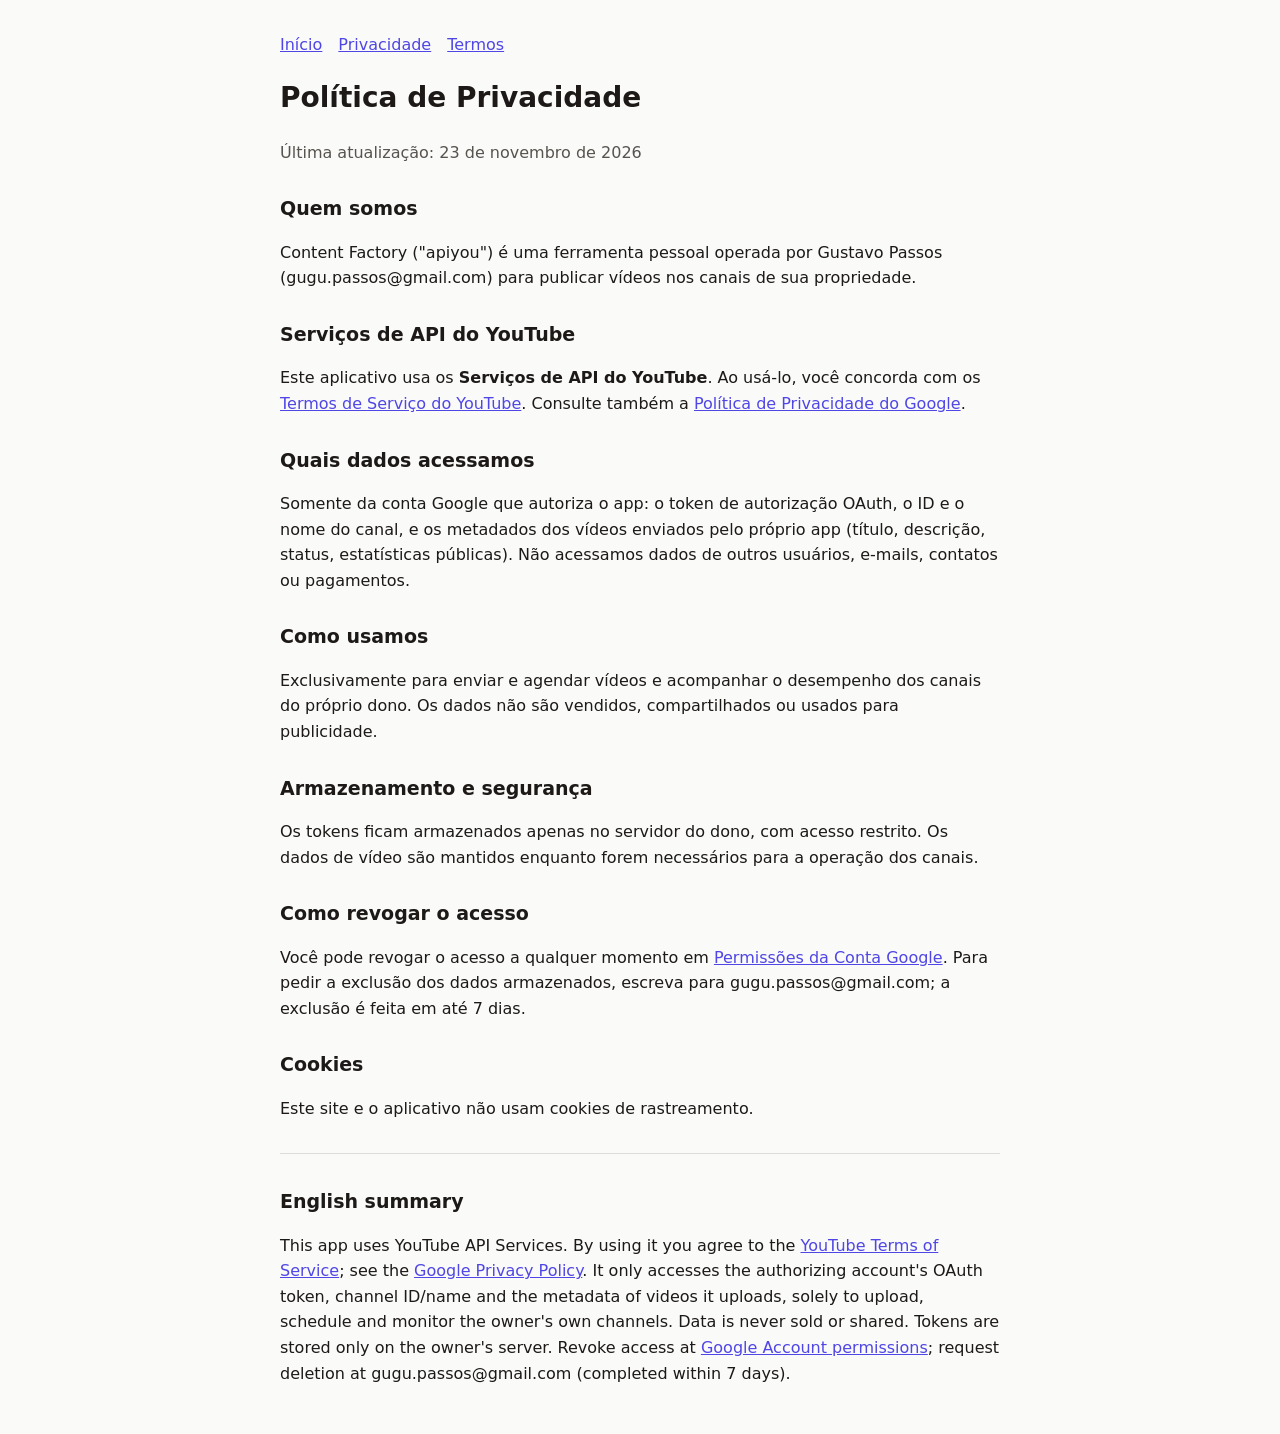
==== privacidade.html @ 750a430b "Site do app: página inicial, privacidade e termos Co-Authored-By: Claude Opus 5.5 <noreply@anthropic" ====
<!doctype html><html lang="pt-BR"><head><meta charset="utf-8"><meta name="viewport" content="width=device-width,initial-scale=1">
<title>Política de Privacidade</title><link rel="stylesheet" href="style.css"></head><body><main>
<nav><a href="index.html">Início</a><a href="privacidade.html">Privacidade</a><a href="termos.html">Termos</a></nav>
<h1>Política de Privacidade</h1><p class="mut">Última atualização: 23 de novembro de 2026</p>
<h2>Quem somos</h2><p>Content Factory ("apiyou") é uma ferramenta pessoal operada por Gustavo Passos (gugu.passos@gmail.com) para publicar vídeos nos canais de sua propriedade.</p>
<h2>Serviços de API do YouTube</h2><p>Este aplicativo usa os <strong>Serviços de API do YouTube</strong>. Ao usá-lo, você concorda com os <a href="https://www.youtube.com/t/terms">Termos de Serviço do YouTube</a>. Consulte também a <a href="https://policies.google.com/privacy">Política de Privacidade do Google</a>.</p>
<h2>Quais dados acessamos</h2><p>Somente da conta Google que autoriza o app: o token de autorização OAuth, o ID e o nome do canal, e os metadados dos vídeos enviados pelo próprio app (título, descrição, status, estatísticas públicas). Não acessamos dados de outros usuários, e-mails, contatos ou pagamentos.</p>
<h2>Como usamos</h2><p>Exclusivamente para enviar e agendar vídeos e acompanhar o desempenho dos canais do próprio dono. Os dados não são vendidos, compartilhados ou usados para publicidade.</p>
<h2>Armazenamento e segurança</h2><p>Os tokens ficam armazenados apenas no servidor do dono, com acesso restrito. Os dados de vídeo são mantidos enquanto forem necessários para a operação dos canais.</p>
<h2>Como revogar o acesso</h2><p>Você pode revogar o acesso a qualquer momento em <a href="https://security.google.com/settings/security/permissions">Permissões da Conta Google</a>. Para pedir a exclusão dos dados armazenados, escreva para gugu.passos@gmail.com; a exclusão é feita em até 7 dias.</p>
<h2>Cookies</h2><p>Este site e o aplicativo não usam cookies de rastreamento.</p>
<hr><h2 lang="en">English summary</h2><p lang="en">This app uses YouTube API Services. By using it you agree to the <a href="https://www.youtube.com/t/terms">YouTube Terms of Service</a>; see the <a href="https://policies.google.com/privacy">Google Privacy Policy</a>. It only accesses the authorizing account's OAuth token, channel ID/name and the metadata of videos it uploads, solely to upload, schedule and monitor the owner's own channels. Data is never sold or shared. Tokens are stored only on the owner's server. Revoke access at <a href="https://security.google.com/settings/security/permissions">Google Account permissions</a>; request deletion at gugu.passos@gmail.com (completed within 7 days).</p>
</main></body></html>
---- style.css ----
:root{--bg:#fafaf9;--ink:#1c1917;--mut:#57534e;--acc:#4f46e5}
@media (prefers-color-scheme:dark){:root{--bg:#0c0a09;--ink:#f5f5f4;--mut:#a8a29e;--acc:#818cf8}}
body{margin:0;background:var(--bg);color:var(--ink);font:16px/1.6 system-ui,sans-serif}
main{max-width:720px;margin:auto;padding:32px 16px}a{color:var(--acc)}h1{font-size:28px}h2{font-size:19px;margin-top:28px}
small,.mut{color:var(--mut)}nav a{margin-right:16px}hr{border:0;border-top:1px solid #8884;margin:32px 0}
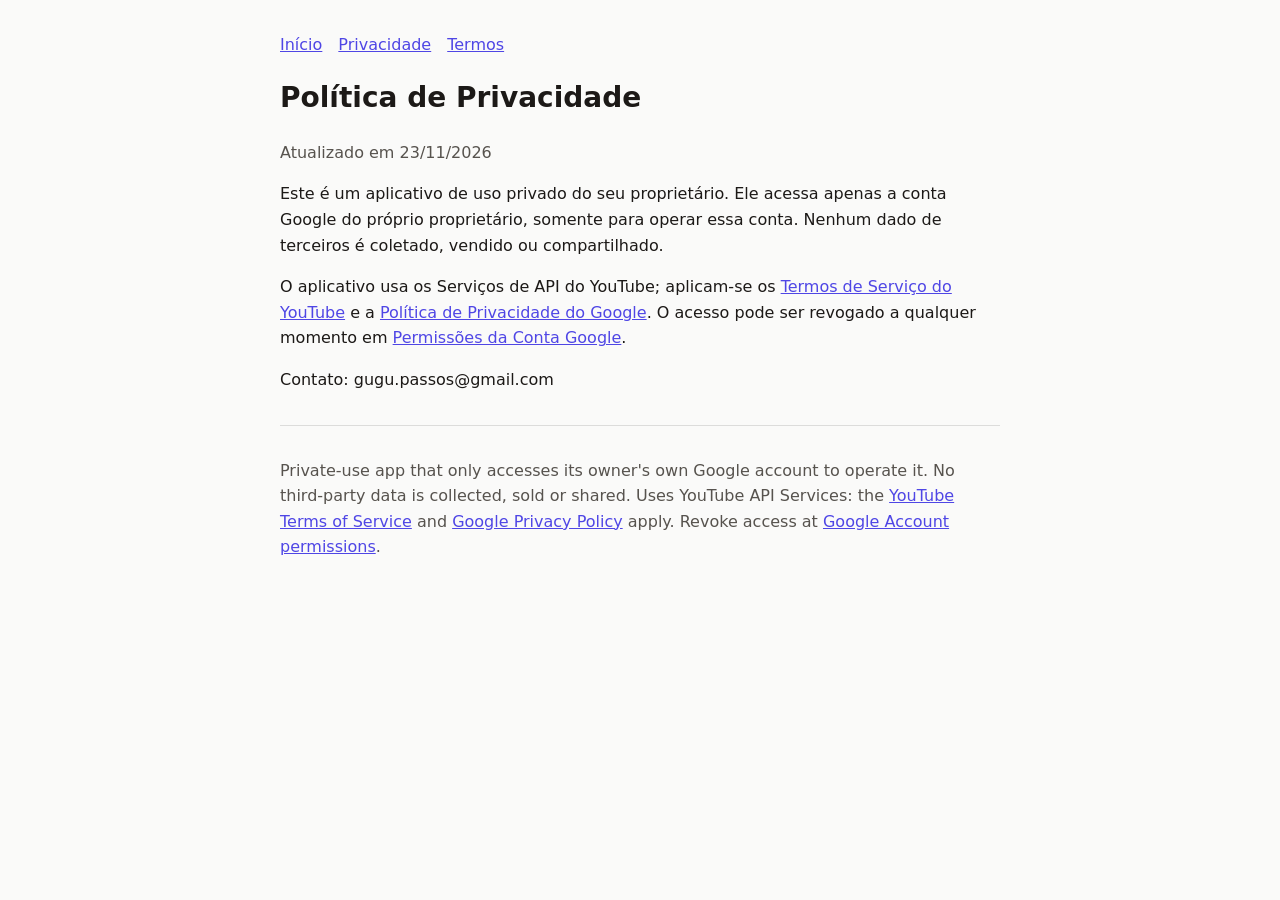
==== commit 56c3ef01: "Textos mínimos Co-Authored-By: Claude Opus 5.5 <noreply@anthropic.com>" ====
--- a/privacidade.html
+++ b/privacidade.html
@@ -1,13 +1,7 @@
-<!doctype html><html lang="pt-BR"><head><meta charset="utf-8"><meta name="viewport" content="width=device-width,initial-scale=1">
-<title>Política de Privacidade</title><link rel="stylesheet" href="style.css"></head><body><main>
-<nav><a href="index.html">Início</a><a href="privacidade.html">Privacidade</a><a href="termos.html">Termos</a></nav>
-<h1>Política de Privacidade</h1><p class="mut">Última atualização: 23 de novembro de 2026</p>
-<h2>Quem somos</h2><p>Content Factory ("apiyou") é uma ferramenta pessoal operada por Gustavo Passos (gugu.passos@gmail.com) para publicar vídeos nos canais de sua propriedade.</p>
-<h2>Serviços de API do YouTube</h2><p>Este aplicativo usa os <strong>Serviços de API do YouTube</strong>. Ao usá-lo, você concorda com os <a href="https://www.youtube.com/t/terms">Termos de Serviço do YouTube</a>. Consulte também a <a href="https://policies.google.com/privacy">Política de Privacidade do Google</a>.</p>
-<h2>Quais dados acessamos</h2><p>Somente da conta Google que autoriza o app: o token de autorização OAuth, o ID e o nome do canal, e os metadados dos vídeos enviados pelo próprio app (título, descrição, status, estatísticas públicas). Não acessamos dados de outros usuários, e-mails, contatos ou pagamentos.</p>
-<h2>Como usamos</h2><p>Exclusivamente para enviar e agendar vídeos e acompanhar o desempenho dos canais do próprio dono. Os dados não são vendidos, compartilhados ou usados para publicidade.</p>
-<h2>Armazenamento e segurança</h2><p>Os tokens ficam armazenados apenas no servidor do dono, com acesso restrito. Os dados de vídeo são mantidos enquanto forem necessários para a operação dos canais.</p>
-<h2>Como revogar o acesso</h2><p>Você pode revogar o acesso a qualquer momento em <a href="https://security.google.com/settings/security/permissions">Permissões da Conta Google</a>. Para pedir a exclusão dos dados armazenados, escreva para gugu.passos@gmail.com; a exclusão é feita em até 7 dias.</p>
-<h2>Cookies</h2><p>Este site e o aplicativo não usam cookies de rastreamento.</p>
-<hr><h2 lang="en">English summary</h2><p lang="en">This app uses YouTube API Services. By using it you agree to the <a href="https://www.youtube.com/t/terms">YouTube Terms of Service</a>; see the <a href="https://policies.google.com/privacy">Google Privacy Policy</a>. It only accesses the authorizing account's OAuth token, channel ID/name and the metadata of videos it uploads, solely to upload, schedule and monitor the owner's own channels. Data is never sold or shared. Tokens are stored only on the owner's server. Revoke access at <a href="https://security.google.com/settings/security/permissions">Google Account permissions</a>; request deletion at gugu.passos@gmail.com (completed within 7 days).</p>
+<!doctype html><html lang="pt-BR"><head><meta charset="utf-8"><meta name="viewport" content="width=device-width,initial-scale=1"><link rel="stylesheet" href="style.css"><title>Política de Privacidade</title></head><body><main><nav><a href="index.html">Início</a><a href="privacidade.html">Privacidade</a><a href="termos.html">Termos</a></nav>
+<h1>Política de Privacidade</h1><p class="mut">Atualizado em 23/11/2026</p>
+<p>Este é um aplicativo de uso privado do seu proprietário. Ele acessa apenas a conta Google do próprio proprietário, somente para operar essa conta. Nenhum dado de terceiros é coletado, vendido ou compartilhado.</p>
+<p>O aplicativo usa os Serviços de API do YouTube; aplicam-se os <a href="https://www.youtube.com/t/terms">Termos de Serviço do YouTube</a> e a <a href="https://policies.google.com/privacy">Política de Privacidade do Google</a>. O acesso pode ser revogado a qualquer momento em <a href="https://security.google.com/settings/security/permissions">Permissões da Conta Google</a>.</p>
+<p>Contato: gugu.passos@gmail.com</p>
+<hr><p class="mut" lang="en">Private-use app that only accesses its owner's own Google account to operate it. No third-party data is collected, sold or shared. Uses YouTube API Services: the <a href="https://www.youtube.com/t/terms">YouTube Terms of Service</a> and <a href="https://policies.google.com/privacy">Google Privacy Policy</a> apply. Revoke access at <a href="https://security.google.com/settings/security/permissions">Google Account permissions</a>.</p>
 </main></body></html>
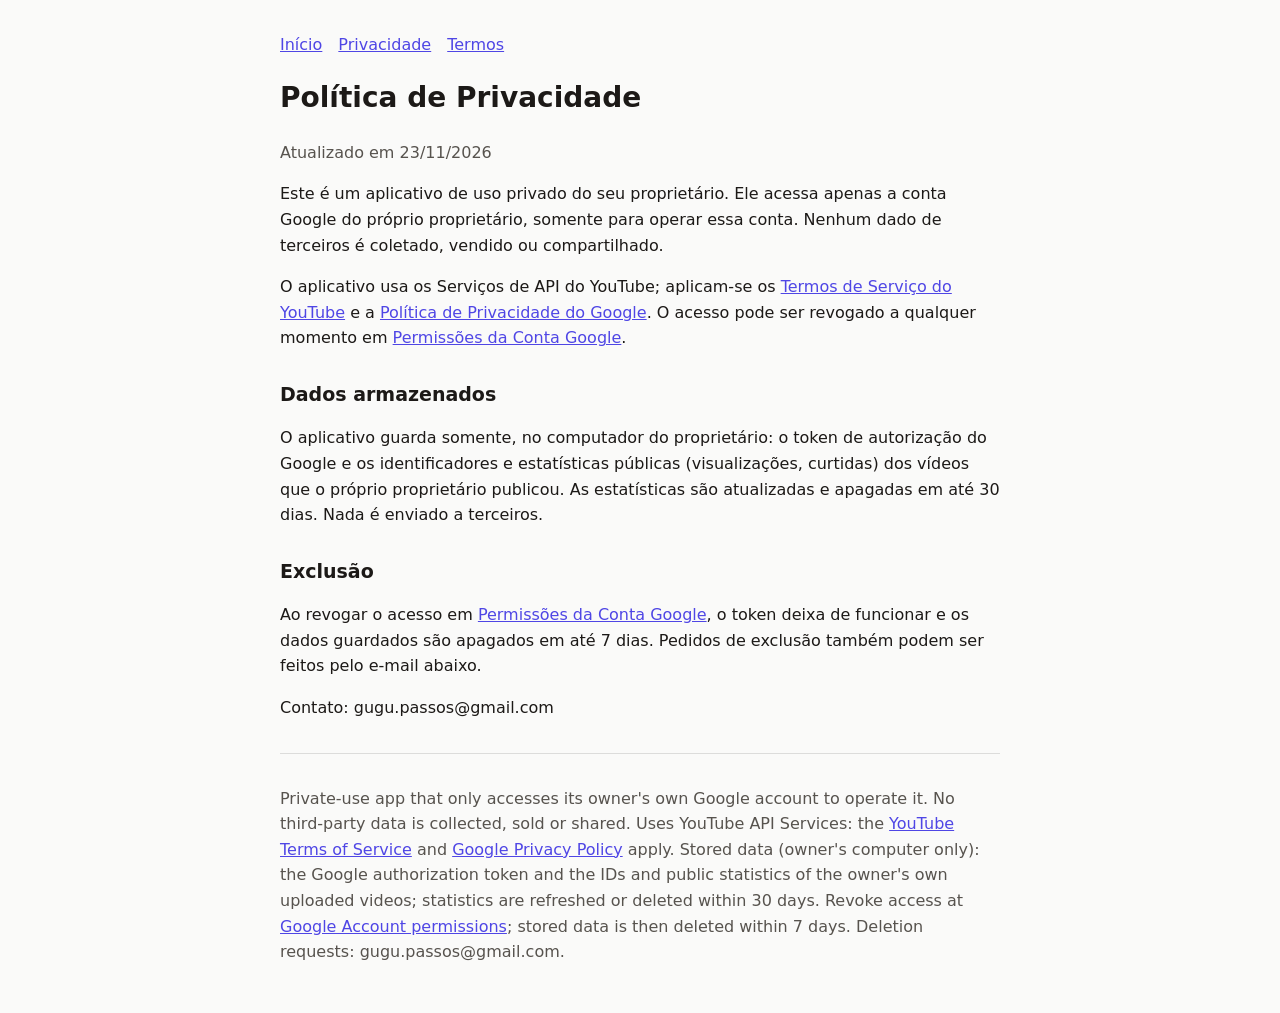
==== commit 863d9bf6: "Privacidade: dados armazenados e exclusão; aviso de uso da API do YouTube Co-Authored-By: Claude Opu" ====
--- a/privacidade.html
+++ b/privacidade.html
@@ -2,6 +2,10 @@
 <h1>Política de Privacidade</h1><p class="mut">Atualizado em 23/11/2026</p>
 <p>Este é um aplicativo de uso privado do seu proprietário. Ele acessa apenas a conta Google do próprio proprietário, somente para operar essa conta. Nenhum dado de terceiros é coletado, vendido ou compartilhado.</p>
 <p>O aplicativo usa os Serviços de API do YouTube; aplicam-se os <a href="https://www.youtube.com/t/terms">Termos de Serviço do YouTube</a> e a <a href="https://policies.google.com/privacy">Política de Privacidade do Google</a>. O acesso pode ser revogado a qualquer momento em <a href="https://security.google.com/settings/security/permissions">Permissões da Conta Google</a>.</p>
+<h2>Dados armazenados</h2>
+<p>O aplicativo guarda somente, no computador do proprietário: o token de autorização do Google e os identificadores e estatísticas públicas (visualizações, curtidas) dos vídeos que o próprio proprietário publicou. As estatísticas são atualizadas e apagadas em até 30 dias. Nada é enviado a terceiros.</p>
+<h2>Exclusão</h2>
+<p>Ao revogar o acesso em <a href="https://security.google.com/settings/security/permissions">Permissões da Conta Google</a>, o token deixa de funcionar e os dados guardados são apagados em até 7 dias. Pedidos de exclusão também podem ser feitos pelo e-mail abaixo.</p>
 <p>Contato: gugu.passos@gmail.com</p>
-<hr><p class="mut" lang="en">Private-use app that only accesses its owner's own Google account to operate it. No third-party data is collected, sold or shared. Uses YouTube API Services: the <a href="https://www.youtube.com/t/terms">YouTube Terms of Service</a> and <a href="https://policies.google.com/privacy">Google Privacy Policy</a> apply. Revoke access at <a href="https://security.google.com/settings/security/permissions">Google Account permissions</a>.</p>
+<hr><p class="mut" lang="en">Private-use app that only accesses its owner's own Google account to operate it. No third-party data is collected, sold or shared. Uses YouTube API Services: the <a href="https://www.youtube.com/t/terms">YouTube Terms of Service</a> and <a href="https://policies.google.com/privacy">Google Privacy Policy</a> apply. Stored data (owner's computer only): the Google authorization token and the IDs and public statistics of the owner's own uploaded videos; statistics are refreshed or deleted within 30 days. Revoke access at <a href="https://security.google.com/settings/security/permissions">Google Account permissions</a>; stored data is then deleted within 7 days. Deletion requests: gugu.passos@gmail.com.</p>
 </main></body></html>
--- a/style.css
+++ b/style.css
@@ -3,3 +3,5 @@
 body{margin:0;background:var(--bg);color:var(--ink);font:16px/1.6 system-ui,sans-serif}
 main{max-width:720px;margin:auto;padding:32px 16px}a{color:var(--acc)}h1{font-size:28px}h2{font-size:19px;margin-top:28px}
 small,.mut{color:var(--mut)}nav a{margin-right:16px}hr{border:0;border-top:1px solid #8884;margin:32px 0}
+
+.yt{border:1px solid #ddd;border-radius:8px;padding:10px 12px}.ytlogo{display:inline-block;background:#f00;color:#fff;border-radius:6px;padding:0 7px;font-size:13px;margin-right:4px}
